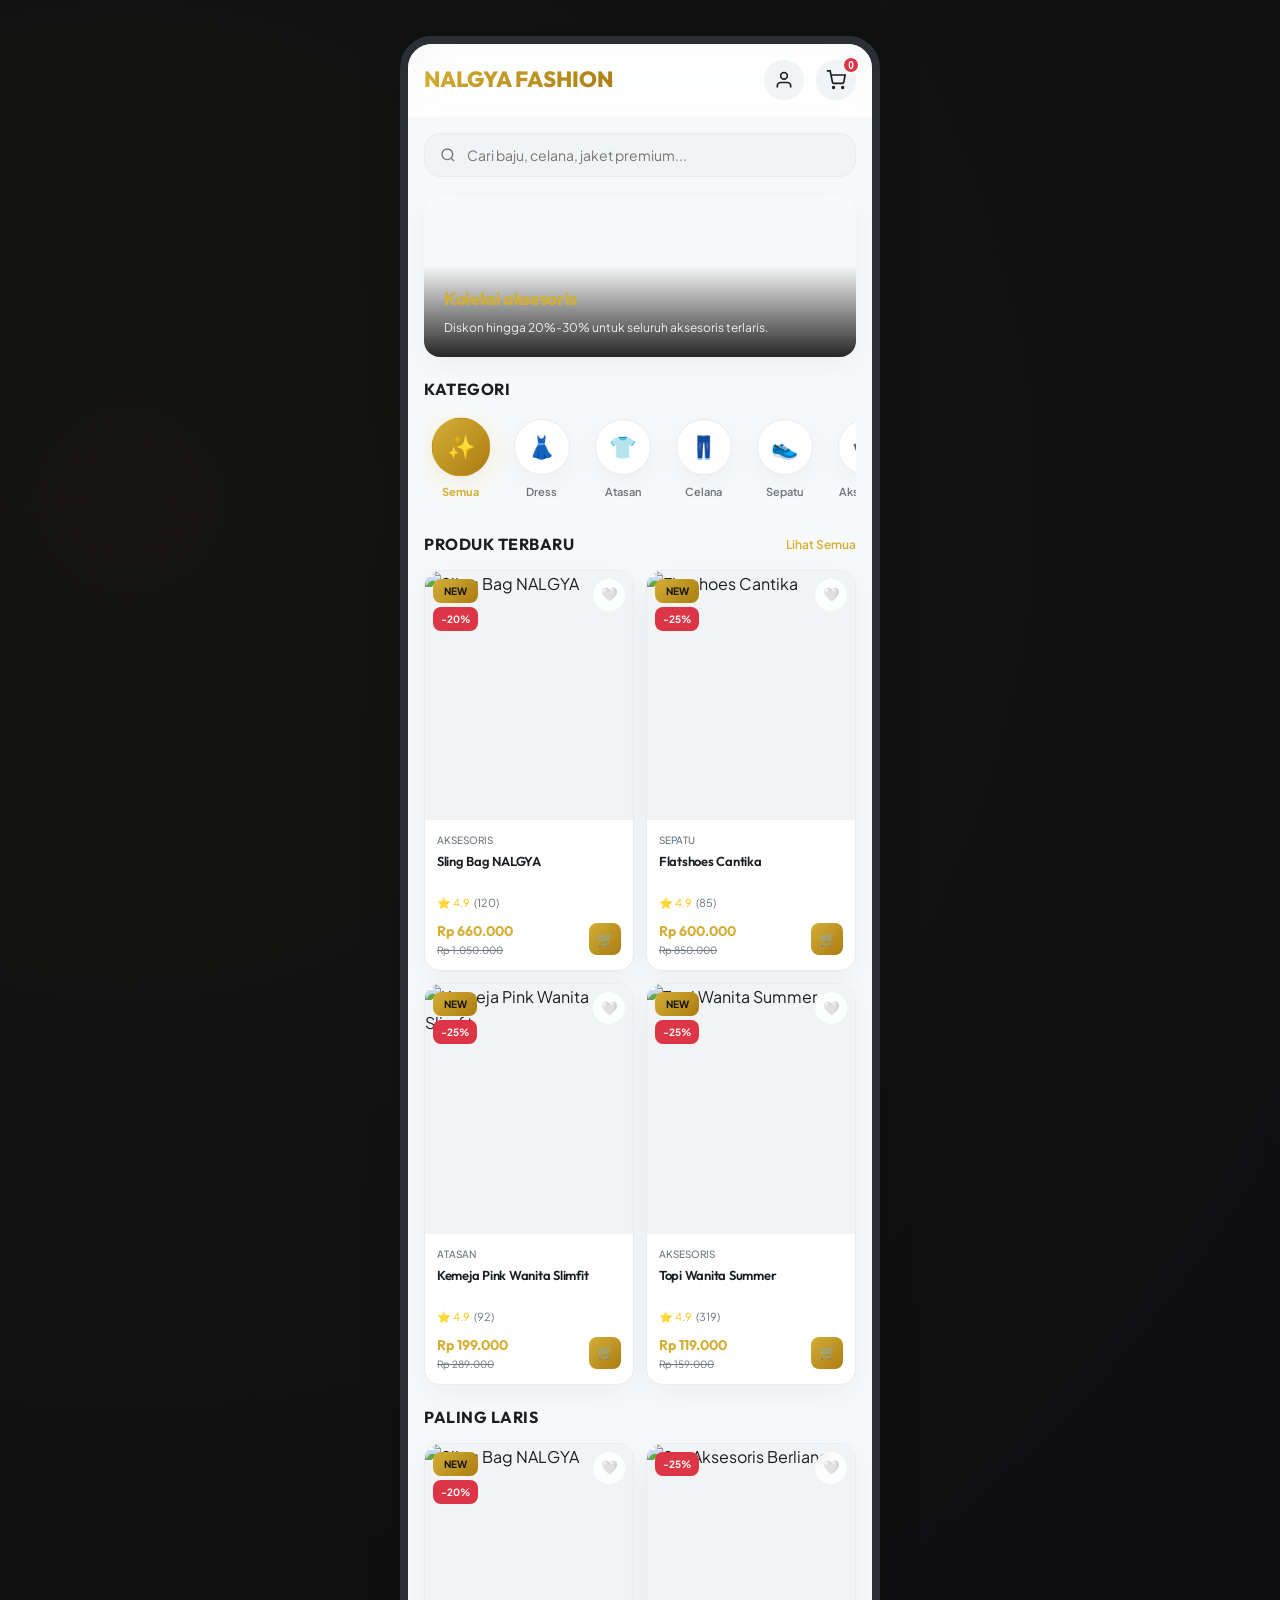
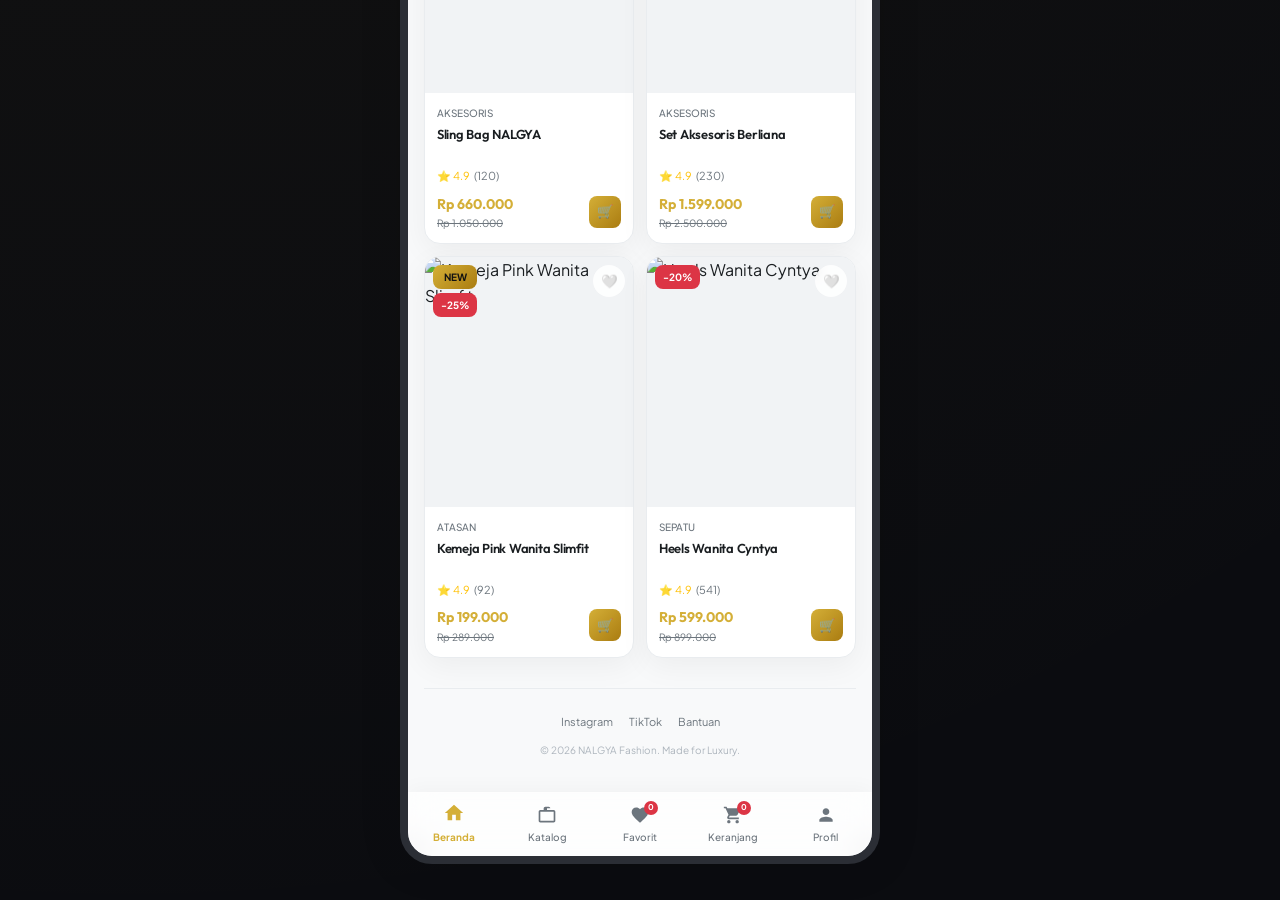
==== index.html @ 2c11e9ee "Add files via upload" ====
<!DOCTYPE html>
<html lang="id">

<head>
    <meta charset="UTF-8">
    <meta name="viewport" content="width=device-width, initial-scale=1.0">
    <title>NALGYA Fashion - Premium E-Commerce App</title>
    <meta name="description"
        content="Belanja fashion premium kualitas terbaik dengan cara pembayaran mudah dan cepat seperti aplikasi handphone.">
    <link rel="stylesheet" href="styles.css">
</head>

<body>
    <div class="app-container">

        <!-- ==========================================
             STICKY TOP NAVBAR (COMMON)
             ========================================== -->
        <header class="navbar">
            <a href="index.html" class="nav-brand">
                <span class="nav-logo">NALGYA FASHION</span>
            </a>
            <div class="nav-actions">
                <button class="icon-btn" onclick="document.querySelector('.bottom-nav [data-tab=\'profile\']').click()"
                    aria-label="Profil Saya">
                    <svg viewBox="0 0 24 24" width="20" height="20" stroke="currentColor" stroke-width="2" fill="none">
                        <path d="M20 21v-2a4 4 0 0 0-4-4H8a4 4 0 0 0-4 4v2"></path>
                        <circle cx="12" cy="7" r="4"></circle>
                    </svg>
                </button>
                <button class="icon-btn" onclick="document.querySelector('.bottom-nav [data-tab=\'cart\']').click()"
                    aria-label="Keranjang Belanja">
                    <svg viewBox="0 0 24 24" width="20" height="20" stroke="currentColor" stroke-width="2" fill="none">
                        <circle cx="9" cy="21" r="1"></circle>
                        <circle cx="20" cy="21" r="1"></circle>
                        <path d="M1 1h4l2.68 13.39a2 2 0 0 0 2 1.61h9.72a2 2 0 0 0 2-1.61L23 6H6"></path>
                    </svg>
                    <span class="cart-count">0</span>
                </button>
            </div>
        </header>
        <!-- ==========================================
             🏠 TAB CONTENT: HOME (BERANDA)
             ========================================== -->
        <main id="homeTab" class="tab-content active">
            <!-- Search bar -->
            <div class="search-wrapper" style="margin-bottom: 20px;">
                <svg class="search-icon" viewBox="0 0 24 24" width="16" height="16" stroke="currentColor"
                    stroke-width="2" fill="none">
                    <circle cx="11" cy="11" r="8"></circle>
                    <line x1="21" y1="21" x2="16.65" y2="16.65"></line>
                </svg>
                <input type="text" id="searchInput" class="search-input"
                    placeholder="Cari baju, celana, jaket premium...">
            </div>
            <!-- Promo Slider / Carousel Banner -->
            <div class="promo-slider-container" id="promoSlider">
                <!-- Diisi otomatis oleh JavaScript -->
            </div>
            <!-- Categories Scroll Selector -->
            <div class="section-header">
                <h3 class="section-title">Kategori</h3>
            </div>
            <div class="categories-scroll">
                <div class="category-item active" data-category="Semua">
                    <div class="category-icon">✨</div>
                    <span class="category-name">Semua</span>
                </div>
                <div class="category-item" data-category="Dress">
                    <div class="category-icon">👗</div>
                    <span class="category-name">Dress</span>
                </div>
                <div class="category-item" data-category="Atasan">
                    <div class="category-icon">👕</div>
                    <span class="category-name">Atasan</span>
                </div>
                <div class="category-item" data-category="Celana">
                    <div class="category-icon">👖</div>
                    <span class="category-name">Celana</span>
                </div>
                <div class="category-item" data-category="Sepatu">
                    <div class="category-icon">👟</div>
                    <span class="category-name">Sepatu</span>
                </div>
                <div class="category-item" data-category="Aksesoris">
                    <div class="category-icon">🕶️</div>
                    <span class="category-name">Aksesoris</span>
                </div>
            </div>
            <!-- New Arrival Section -->
            <div class="section-header">
                <h3 class="section-title">Produk Terbaru</h3>
                <a href="#" class="section-link"
                    onclick="document.querySelector('.bottom-nav [data-tab=\'shop\']').click(); return false;">Lihat
                    Semua</a>
            </div>
            <div class="products-grid" id="newArrivalsList">
                <!-- Diisi otomatis oleh JavaScript -->
            </div>
            <!-- Best Seller Section -->
            <div class="section-header">
                <h3 class="section-title">Paling Laris</h3>
            </div>
            <div class="products-grid" id="bestSellersList">
                <!-- Diisi otomatis oleh JavaScript -->
            </div>
            <!-- Footer inside home -->
            <footer class="app-footer">
                <div class="footer-socials">
                    <a href="#" class="footer-link">Instagram</a>
                    <a href="#" class="footer-link">TikTok</a>
                    <a href="#" class="footer-link">Bantuan</a>
                </div>
                <p class="footer-copyright">&copy; 2026 NALGYA Fashion. Made for Luxury.</p>
            </footer>
        </main>
        <!-- ==========================================
             🛍 TAB CONTENT: SHOP / CATALOG (KATALOG)
             ========================================== -->
        <main id="shopTab" class="tab-content">
            <h2 style="font-size: 20px; font-weight: 700; margin-bottom: 12px;">Katalog Produk</h2>

            <div class="search-wrapper" style="margin-bottom: 16px;">
                <svg class="search-icon" viewBox="0 0 24 24" width="16" height="16" stroke="currentColor"
                    stroke-width="2" fill="none">
                    <circle cx="11" cy="11" r="8"></circle>
                    <line x1="21" y1="21" x2="16.65" y2="16.65"></line>
                </svg>
                <input type="text" id="shopSearchInput" class="search-input" placeholder="Cari di katalog...">
            </div>
            <!-- Dropdown Filters Row -->f
            <div class="shop-filters-row">
                <select id="catSelectFilter" class="filter-select">
                    <option value="Semua">Semua Kategori</option>
                    <option value="Dress">Dress</option>
                    <option value="Atasan">Atasan</option>
                    <option value="Celana">Celana</option>
                    <option value="Sepatu">Sepatu</option>
                    <option value="Aksesoris">Aksesoris</option>
                </select>
                <select id="sortSelectFilter" class="filter-select">
                    <option value="populer">Terpopuler</option>
                    <option value="rendah">Harga Terendah</option>
                    <option value="tinggi">Harga Tertinggi</option>
                </select>
            </div>
            <div class="products-grid" id="shopProductsList" style="margin-top: 10px;">
                <!-- Diisi otomatis oleh JavaScript -->
            </div>
        </main>
        <!-- ==========================================
             ❤️ TAB CONTENT: WISHLIST (FAVORIT)
             ========================================== -->
        <main id="wishlistTab" class="tab-content">
            <h2 style="font-size: 20px; font-weight: 700; margin-bottom: 16px;">Favorit Saya</h2>
            <div id="wishlistList">
                <!-- Diisi otomatis oleh JavaScript -->
            </div>
        </main>
        <!-- ==========================================
             🛒 TAB CONTENT: CART (KERANJANG BELANJA)
             ========================================== -->
        <main id="cartTab" class="tab-content">
            <h2 style="font-size: 20px; font-weight: 700; margin-bottom: 16px;">Keranjang Belanja</h2>

            <!-- Empty Cart state -->
            <div id="cartTabEmpty" class="empty-state" style="display: none;">
                <div class="empty-icon">🛒</div>
                <h4 class="empty-title">Keranjang Anda Kosong</h4>
                <p class="empty-desc">Pilih produk fashion yang menarik hati Anda terlebih dahulu.</p>
                <button class="btn btn-primary"
                    onclick="document.querySelector('.bottom-nav [data-tab=\'shop\']').click()">Belanja
                    Sekarang</button>
            </div>
            <!-- Filled Cart components -->
            <div id="cartTabFilled">
                <div class="cart-items-list" id="cartItemsList">
                    <!-- Diisi otomatis oleh JavaScript -->
                </div>
                <!-- Promo Coupon -->
                <div class="promo-box">
                    <input type="text" id="couponInput" class="promo-input"
                        placeholder="Masukkan Kode Promo (e.g. PROMOFASHION)">
                    <button id="applyCouponBtn" class="btn btn-secondary" style="padding: 10px 16px;">Pasang</button>
                </div>
                <!-- Summary pricing -->
                <div class="summary-card">
                    <div class="summary-row">
                        <span>Subtotal Barang</span>
                        <span id="cartSubtotal">Rp 0</span>
                    </div>
                    <div class="summary-row discount" id="cartDiscountRow" style="display: none;">
                        <span>Kupon Diskon (10%)</span>
                        <span id="cartDiscountVal">Rp 0</span>
                    </div>
                    <div class="summary-row summary-total">
                        <span>Total Pembayaran</span>
                        <span class="total-price" id="cartGrandTotal">Rp 0</span>
                    </div>
                </div>
                <button id="checkoutBtn" class="btn btn-primary btn-block">Lanjutkan ke Checkout</button>
            </div>
        </main>
        <!-- ==========================================
             👤 TAB CONTENT: PROFILE (PROFIL & RIWAYAT)
             ========================================== -->
        <main id="profileTab" class="tab-content">
            <h2 style="font-size: 20px; font-weight: 700; margin-bottom: 16px;">Profil Pengguna</h2>

            <div class="profile-card">
                <img class="profile-avatar" src="NALGYA/gambarcodding.jpeg" alt="Fotoprofil">
                <h3 class="profile-name">NALGYA FASHION STORE</h3>
                <p class="profile-email">Nalgya.fashionstore@gmail.com</p>
            </div>
            <div class="settings-list">
                <!-- Dark mode switcher item -->
                <div class="settings-item">
                    <div class="settings-label-group">
                        <span class="settings-icon">🌙</span>
                        <span>Mode Gelap (Dark Mode)</span>
                    </div>
                    <label class="switch">
                        <input type="checkbox" id="darkModeToggle">
                        <span class="slider"></span>
                    </label>
                </div>
            </div>
            <div class="section-header" style="margin-top: 24px;">
                <h3 class="section-title">Riwayat Transaksi</h3>
            </div>

            <div class="orders-list" id="ordersHistoryList">
                <!-- Diisi otomatis oleh JavaScript -->
            </div>
        </main>
        <!-- ==========================================
             🛍 PRODUCT DETAIL MODAL DIALOG
             ========================================== -->
        <div id="productDetailModal" class="modal-overlay">
            <div class="modal-content">
                <button id="closeModal" class="close-modal" aria-label="Tutup Detail">✕</button>

                <div class="modal-gallery">
                    <img id="modalImage" class="modal-gallery-img" src="" alt="Detail Produk">
                </div>

                <span id="modalCategory" class="product-cat">Outerwear</span>
                <h3 id="modalTitle" class="modal-product-title">Jaket Denim Vintage</h3>

                <div class="modal-rating-row">
                    <span id="modalRating" style="font-size: 12px; color: var(--warning); font-weight: 600;">⭐ 4.8 (120
                        Ulasan)</span>
                </div>

                <div id="modalPrice" class="modal-product-price">Rp 349.000</div>

                <div class="options-title">Pilih Ukuran</div>
                <div class="size-selector" id="modalSizeSelector">
                    <!-- Loaded dynamically -->
                </div>

                <div class="options-title">Pilih Warna</div>
                <div class="color-selector" id="modalColorSelector">
                    <!-- Loaded dynamically -->
                </div>

                <div class="options-title">Deskripsi Produk</div>
                <p id="modalDesc" class="modal-desc-box">Bahan katun tebal, lembut...</p>

                <div class="modal-action-row">
                    <button class="icon-btn" onclick="showToast('Disimpan ke Favorit', '❤️')"
                        style="height: 48px; width: 48px; border-radius: var(--border-radius-md);"
                        aria-label="Sukai Produk">
                        <svg viewBox="0 0 24 24" width="20" height="20" stroke="var(--danger)" stroke-width="2"
                            fill="none">
                            <path
                                d="M20.84 4.61a5.5 5.5 0 0 0-7.78 0L12 5.67l-1.06-1.06a5.5 5.5 0 0 0-7.78 7.78l1.06 1.06L12 21.23l7.78-7.78 1.06-1.06a5.5 5.5 0 0 0 0-7.78z">
                            </path>
                        </svg>
                    </button>
                    <button id="modalAddToCart" class="btn btn-secondary">Keranjang</button>
                    <button id="modalBuyNow" class="btn btn-primary" style="grid-column: span 3;">Beli Sekarang</button>
                </div>
            </div>
        </div>
        <!-- ==========================================
             📱 BOTTOM NAVIGATION BAR (APK STYLE)
             ========================================== -->
        <nav class="bottom-nav">
            <div class="nav-item active" data-tab="home">
                <svg viewBox="0 0 24 24" width="20" height="20">
                    <path d="M10 20v-6h4v6h5v-8h3L12 3 2 12h3v8z" />
                </svg>
                <span>Beranda</span>
            </div>
            <div class="nav-item" data-tab="shop">
                <svg viewBox="0 0 24 24" width="20" height="20">
                    <path
                        d="M20 6h-4V4c0-1.11-.89-2-2-2h-4c-1.11 0-2 .89-2 2v2H4c-1.11 0-1.99.89-1.99 2L2 19c0 1.11.89 2 2 2h16c1.11 0 2-.89 2-2V8c0-1.11-.89-2-2-2zm-8-2h4v2h-4V4zm8 15H4V8h16v11z" />
                </svg>
                <span>Katalog</span>
            </div>
            <div class="nav-item" data-tab="wishlist">
                <svg viewBox="0 0 24 24" width="20" height="20">
                    <path
                        d="M12 21.35l-1.45-1.32C5.4 15.36 2 12.28 2 8.5 2 5.42 4.42 3 7.5 3c1.74 0 3.41.81 4.5 2.09C13.09 3.81 14.76 3 16.5 3 19.58 3 22 5.42 22 8.5c0 3.78-3.4 6.86-8.55 11.54L12 21.35z" />
                </svg>
                <span>Favorit</span>
                <span class="nav-badge wishlist-badge">0</span>
            </div>
            <div class="nav-item" data-tab="cart">
                <svg viewBox="0 0 24 24" width="20" height="20">
                    <path
                        d="M7 18c-1.1 0-1.99.9-1.99 2S5.9 22 7 22s2-.9 2-2-.9-2-2-2zM1 2v2h2l3.6 7.59-1.35 2.45c-.16.28-.25.61-.25.96 0 1.1.9 2 2 2h12v-2H7.42c-.14 0-.25-.11-.25-.25l.03-.12.9-1.63h7.45c.75 0 1.41-.41 1.75-1.03l3.58-6.49c.08-.14.12-.31.12-.48 0-.55-.45-1-1-1H5.21l-.94-2H1zm16 16c-1.1 0-1.99.9-1.99 2s.9 2 1.99 2 2-.9 2-2-.9-2-2-2z" />
                </svg>
                <span>Keranjang</span>
                <span class="nav-badge cart-badge">0</span>
            </div>
            <div class="nav-item" data-tab="profile">
                <svg viewBox="0 0 24 24" width="20" height="20">
                    <path
                        d="M12 12c2.21 0 4-1.79 4-4s-1.79-4-4-4-4 1.79-4 4 1.79 4 4 4zm0 2c-2.67 0-8 1.34-8 4v2h16v-2c0-2.66-5.33-4-8-4z" />
                </svg>
                <span>Profil</span>
            </div>
        </nav>
    </div>
    <!-- MAIN APP ENGINE -->
    <script src="app.js"></script>
</body>

</html>
</section>
---- styles.css ----
@import url('https://fonts.googleapis.com/css2?family=Outfit:wght@300;400;500;600;700;800&family=Plus+Jakarta+Sans:wght@300;400;500;600;700;800&display=swap');

:root {
    --bg-primary: #f8f9fa;
    --bg-secondary: #ffffff;
    --bg-tertiary: #f1f3f5;
    --text-primary: #1a1e21;
    --text-secondary: #6c757d;
    --text-muted: #adb5bd;
    --accent-color: #d4af37;
    --accent-hover: #b8962e;
    --accent-light: rgba(212, 175, 55, 0.1);
    --accent-gradient: linear-gradient(135deg, #d4af37 0%, #aa7c11 100%);
    --border-color: #e9ecef;
    --card-shadow: 0 8px 30px rgba(0, 0, 0, 0.05);
    --glow-shadow: 0 4px 20px rgba(212, 175, 55, 0.2);
    --input-bg: #ffffff;
    --danger: #dc3545;
    --success: #28a745;
    --warning: #ffc107;
    --font-heading: 'Outfit', sans-serif;
    --font-body: 'Plus Jakarta Sans', sans-serif;
    --border-radius-sm: 8px;
    --border-radius-md: 16px;
    --border-radius-lg: 24px;
    --transition: all 0.3s cubic-bezier(0.4, 0, 0.2, 1);
    --toast-bg: rgba(255, 255, 255, 0.95);
    --glass-bg: rgba(255, 255, 255, 0.75);
    --glass-border: rgba(255, 255, 255, 0.25);
}

body.dark-theme {
    --bg-primary: #0f1012;
    --bg-secondary: #17181c;
    --bg-tertiary: #212329;
    --text-primary: #f8f9fa;
    --text-secondary: #a9b1b8;
    --text-muted: #6c757d;
    --accent-color: #e5b93b;
    --accent-hover: #f3ca52;
    --accent-light: rgba(229, 185, 59, 0.1);
    --accent-gradient: linear-gradient(135deg, #e5b93b 0%, #b88d15 100%);
    --border-color: #2b2e35;
    --card-shadow: 0 8px 30px rgba(0, 0, 0, 0.3);
    --glow-shadow: 0 4px 25px rgba(229, 185, 59, 0.15);
    --input-bg: #1c1e24;
    --danger: #e44d5c;
    --success: #34c759;
    --warning: #ffcc00;
    --toast-bg: rgba(23, 24, 28, 0.95);
    --glass-bg: rgba(23, 24, 28, 0.75);
    --glass-border: rgba(255, 255, 255, 0.05);
}

* {
    margin: 0;
    padding: 0;
    box-sizing: border-box;
    -webkit-tap-highlight-color: transparent;
}

body {
    font-family: var(--font-body);
    background-color: var(--bg-primary);
    color: var(--text-primary);
    line-height: 1.6;
    overflow-x: hidden;
    transition: background-color 0.3s ease, color 0.3s ease;
}

h1, h2, h3, h4, h5, h6 {
    font-family: var(--font-heading);
    font-weight: 700;
    letter-spacing: -0.02em;
}

/* App Wrapper for APK Mobile Frame on Desktop */
.app-container {
    width: 100%;
    min-height: 100vh;
    margin: 0 auto;
    background-color: var(--bg-primary);
    position: relative;
    padding-bottom: 75px; /* space for bottom navigation */
    display: flex;
    flex-direction: column;
}

@media (min-width: 769px) {
    .app-container {
        max-width: 480px; /* Force mobile phone factor on desktop for APK look */
        box-shadow: 0 0 40px rgba(0,0,0,0.15);
        min-height: 92vh;
        margin: 4vh auto;
        border-radius: 32px;
        overflow: hidden;
        border: 8px solid #2b2e35;
        padding-bottom: 70px;
    }
    
    body {
        background-color: #0b0c10;
        background-image: radial-gradient(circle at 10% 20%, rgba(212, 175, 55, 0.05) 0%, transparent 90%);
        display: flex;
        align-items: center;
        justify-content: center;
        min-height: 100vh;
    }
}

/* Common Components */
.btn {
    display: inline-flex;
    align-items: center;
    justify-content: center;
    gap: 8px;
    padding: 12px 24px;
    border-radius: var(--border-radius-md);
    font-family: var(--font-heading);
    font-weight: 600;
    font-size: 14px;
    border: none;
    cursor: pointer;
    transition: var(--transition);
    text-decoration: none;
    text-align: center;
}

.btn-primary {
    background: var(--accent-gradient);
    color: #121212;
    box-shadow: var(--glow-shadow);
}

.btn-primary:hover {
    transform: translateY(-2px);
    box-shadow: 0 6px 25px rgba(212, 175, 55, 0.35);
}

.btn-secondary {
    background-color: var(--bg-tertiary);
    color: var(--text-primary);
}

.btn-secondary:hover {
    background-color: var(--border-color);
}

.btn-outline {
    background-color: transparent;
    border: 1.5px solid var(--accent-color);
    color: var(--accent-color);
}

.btn-outline:hover {
    background-color: var(--accent-light);
}

.btn-block {
    width: 100%;
}

.badge {
    display: inline-flex;
    align-items: center;
    justify-content: center;
    padding: 4px 8px;
    border-radius: var(--border-radius-sm);
    font-size: 10px;
    font-weight: 700;
    text-transform: uppercase;
}

.badge-discount {
    background-color: var(--danger);
    color: #ffffff;
}

.badge-new {
    background: var(--accent-gradient);
    color: #121212;
}

/* Sticky Header / Navbar */
.navbar {
    position: sticky;
    top: 0;
    background-color: var(--glass-bg);
    backdrop-filter: blur(15px);
    -webkit-backdrop-filter: blur(15px);
    z-index: 100;
    padding: 16px;
    display: flex;
    align-items: center;
    justify-content: space-between;
    border-bottom: 1px solid var(--glass-border);
    transition: var(--transition);
}

.nav-brand {
    display: flex;
    align-items: center;
    gap: 8px;
    text-decoration: none;
}

.nav-logo {
    font-size: 22px;
    font-weight: 800;
    background: var(--accent-gradient);
    -webkit-background-clip: text;
    -webkit-text-fill-color: transparent;
    font-family: var(--font-heading);
}

.nav-actions {
    display: flex;
    align-items: center;
    gap: 12px;
}

.icon-btn {
    width: 40px;
    height: 40px;
    border-radius: 50%;
    background-color: var(--bg-tertiary);
    border: none;
    display: flex;
    align-items: center;
    justify-content: center;
    color: var(--text-primary);
    font-size: 16px;
    cursor: pointer;
    transition: var(--transition);
    position: relative;
}

.icon-btn:hover {
    background-color: var(--border-color);
    transform: scale(1.05);
}

.cart-count {
    position: absolute;
    top: -4px;
    right: -4px;
    background-color: var(--danger);
    color: white;
    font-size: 10px;
    width: 18px;
    height: 18px;
    border-radius: 50%;
    display: flex;
    align-items: center;
    justify-content: center;
    font-weight: 700;
    border: 2px solid var(--bg-secondary);
}

/* Search Bar styling */
.search-container {
    padding: 10px 16px;
    background-color: var(--bg-secondary);
}

.search-wrapper {
    position: relative;
    display: flex;
    align-items: center;
}

.search-input {
    width: 100%;
    padding: 12px 16px 12px 42px;
    border-radius: var(--border-radius-md);
    border: 1.5px solid var(--border-color);
    background-color: var(--bg-tertiary);
    color: var(--text-primary);
    font-family: var(--font-body);
    font-size: 14px;
    outline: none;
    transition: var(--transition);
}

.search-input:focus {
    border-color: var(--accent-color);
    background-color: var(--bg-secondary);
    box-shadow: 0 0 0 4px var(--accent-light);
}

.search-icon {
    position: absolute;
    left: 16px;
    color: var(--text-secondary);
    font-size: 16px;
}

.filter-btn {
    position: absolute;
    right: 8px;
    background: none;
    border: none;
    color: var(--accent-color);
    font-size: 16px;
    cursor: pointer;
    padding: 8px;
}

/* Tab Screens Display Container */
.tab-content {
    display: none;
    padding: 16px;
    flex-grow: 1;
    animation: fadeIn 0.4s ease;
}

.tab-content.active {
    display: block;
}

@keyframes fadeIn {
    from { opacity: 0; transform: translateY(8px); }
    to { opacity: 1; transform: translateY(0); }
}

/* 🏠 HOME TAB COMPONENTS */
/* Promo Slider / Banner */
.promo-slider-container {
    margin-bottom: 20px;
    position: relative;
    border-radius: var(--border-radius-md);
    overflow: hidden;
    box-shadow: var(--card-shadow);
    height: 160px;
}

.promo-slide {
    width: 100%;
    height: 100%;
    background-size: cover;
    background-position: center;
    position: absolute;
    opacity: 0;
    transition: opacity 0.8s ease-in-out;
    display: flex;
    align-items: flex-end;
}

.promo-slide.active {
    opacity: 1;
    position: relative;
}

.promo-overlay {
    width: 100%;
    padding: 20px;
    background: linear-gradient(to top, rgba(0, 0, 0, 0.85) 0%, rgba(0, 0, 0, 0) 100%);
    color: white;
}

.promo-title {
    font-size: 18px;
    font-weight: 700;
    margin-bottom: 4px;
    color: var(--accent-color);
}

.promo-desc {
    font-size: 12px;
    opacity: 0.9;
}

/* Categories Selector */
.section-header {
    display: flex;
    align-items: center;
    justify-content: space-between;
    margin: 20px 0 12px 0;
}

.section-title {
    font-size: 16px;
    font-weight: 700;
    text-transform: uppercase;
    letter-spacing: 0.5px;
}

.section-link {
    font-size: 12px;
    color: var(--accent-color);
    text-decoration: none;
    font-weight: 600;
}

.categories-scroll {
    display: flex;
    gap: 16px;
    overflow-x: auto;
    padding: 4px 4px 12px 4px;
    scrollbar-width: none; /* Hide scrollbar for Firefox */
}

.categories-scroll::-webkit-scrollbar {
    display: none; /* Hide scrollbar for Chrome/Safari */
}

.category-item {
    display: flex;
    flex-direction: column;
    align-items: center;
    gap: 8px;
    cursor: pointer;
    min-width: 65px;
}

.category-icon {
    width: 56px;
    height: 56px;
    border-radius: 50%;
    background-color: var(--bg-secondary);
    box-shadow: var(--card-shadow);
    display: flex;
    align-items: center;
    justify-content: center;
    font-size: 22px;
    transition: var(--transition);
    border: 1px solid var(--border-color);
}

.category-item.active .category-icon {
    background: var(--accent-gradient);
    color: #121212;
    transform: scale(1.05);
    border-color: transparent;
    box-shadow: var(--glow-shadow);
}

.category-name {
    font-size: 11px;
    font-weight: 600;
    text-align: center;
    color: var(--text-secondary);
    transition: var(--transition);
}

.category-item.active .category-name {
    color: var(--accent-color);
    font-weight: 700;
}

/* Products Grid */
.products-grid {
    display: grid;
    grid-template-columns: repeat(2, 1fr);
    gap: 12px;
    margin-bottom: 20px;
}

.product-card {
    background-color: var(--bg-secondary);
    border-radius: var(--border-radius-md);
    border: 1px solid var(--border-color);
    overflow: hidden;
    box-shadow: var(--card-shadow);
    position: relative;
    display: flex;
    flex-direction: column;
    transition: var(--transition);
}

.product-card:hover {
    transform: translateY(-4px);
    box-shadow: 0 12px 30px rgba(0,0,0,0.08);
}

.product-img-wrapper {
    position: relative;
    width: 100%;
    padding-top: 120%; /* 5:6 Aspect Ratio */
    background-color: var(--bg-tertiary);
    overflow: hidden;
}

.product-img {
    position: absolute;
    top: 0;
    left: 0;
    width: 100%;
    height: 100%;
    object-fit: cover;
    transition: transform 0.5s ease;
}

.product-card:hover .product-img {
    transform: scale(1.06);
}

.product-badges {
    position: absolute;
    top: 8px;
    left: 8px;
    display: flex;
    flex-direction: column;
    gap: 4px;
    z-index: 2;
}

.wishlist-toggle {
    position: absolute;
    top: 8px;
    right: 8px;
    width: 32px;
    height: 32px;
    border-radius: 50%;
    background-color: rgba(255, 255, 255, 0.85);
    backdrop-filter: blur(4px);
    border: none;
    display: flex;
    align-items: center;
    justify-content: center;
    color: #6c757d;
    cursor: pointer;
    transition: var(--transition);
    z-index: 2;
}

body.dark-theme .wishlist-toggle {
    background-color: rgba(23, 24, 28, 0.85);
}

.wishlist-toggle:hover {
    transform: scale(1.1);
}

.wishlist-toggle.active {
    color: var(--danger);
}

.product-info {
    padding: 12px;
    display: flex;
    flex-direction: column;
    flex-grow: 1;
}

.product-cat {
    font-size: 10px;
    text-transform: uppercase;
    color: var(--text-secondary);
    margin-bottom: 4px;
    font-weight: 500;
}

.product-title {
    font-size: 13px;
    font-weight: 600;
    line-height: 1.4;
    margin-bottom: 6px;
    color: var(--text-primary);
    display: -webkit-box;
    -webkit-line-clamp: 2;
    -webkit-box-orient: vertical;
    overflow: hidden;
    height: 36px;
}

.product-rating {
    display: flex;
    align-items: center;
    gap: 4px;
    font-size: 11px;
    color: var(--warning);
    margin-bottom: 8px;
}

.product-rating-count {
    color: var(--text-secondary);
    font-weight: 400;
}

.product-price-row {
    display: flex;
    align-items: center;
    justify-content: space-between;
    margin-top: auto;
}

.price-container {
    display: flex;
    flex-direction: column;
}

.product-price {
    font-family: var(--font-heading);
    font-size: 14px;
    font-weight: 700;
    color: var(--accent-color);
}

.product-old-price {
    font-size: 10px;
    color: var(--text-secondary);
    text-decoration: line-through;
}

.add-cart-fast {
    width: 32px;
    height: 32px;
    border-radius: var(--border-radius-sm);
    background: var(--accent-gradient);
    border: none;
    display: flex;
    align-items: center;
    justify-content: center;
    color: #121212;
    cursor: pointer;
    transition: var(--transition);
}

.add-cart-fast:hover {
    transform: scale(1.1);
    box-shadow: var(--glow-shadow);
}

/* 🛍 SHOP TAB COMPONENTS */
.shop-filters-row {
    display: flex;
    gap: 8px;
    margin-bottom: 16px;
    overflow-x: auto;
    padding-bottom: 4px;
    scrollbar-width: none;
}

.shop-filters-row::-webkit-scrollbar {
    display: none;
}

.filter-select {
    padding: 8px 12px;
    border-radius: var(--border-radius-sm);
    border: 1px solid var(--border-color);
    background-color: var(--bg-secondary);
    color: var(--text-primary);
    font-size: 12px;
    outline: none;
    cursor: pointer;
}

/* ❤️ WISHLIST TAB COMPONENTS */
.empty-state {
    text-align: center;
    padding: 40px 20px;
    display: flex;
    flex-direction: column;
    align-items: center;
    gap: 16px;
}

.empty-icon {
    font-size: 48px;
    color: var(--text-muted);
}

.empty-title {
    font-size: 16px;
    font-weight: 700;
}

.empty-desc {
    font-size: 13px;
    color: var(--text-secondary);
    max-width: 250px;
}

/* 🛒 CART TAB COMPONENTS */
.cart-items-list {
    display: flex;
    flex-direction: column;
    gap: 12px;
    margin-bottom: 20px;
}

.cart-item {
    display: flex;
    gap: 12px;
    background-color: var(--bg-secondary);
    border-radius: var(--border-radius-md);
    border: 1px solid var(--border-color);
    padding: 12px;
    box-shadow: var(--card-shadow);
    align-items: center;
}

.cart-item-img {
    width: 64px;
    height: 76px;
    object-fit: cover;
    border-radius: var(--border-radius-sm);
    background-color: var(--bg-tertiary);
}

.cart-item-details {
    flex-grow: 1;
}

.cart-item-title {
    font-size: 13px;
    font-weight: 600;
    margin-bottom: 4px;
    display: -webkit-box;
    -webkit-line-clamp: 1;
    -webkit-box-orient: vertical;
    overflow: hidden;
}

.cart-item-meta {
    font-size: 11px;
    color: var(--text-secondary);
    margin-bottom: 6px;
}

.cart-item-price {
    font-family: var(--font-heading);
    font-size: 13px;
    font-weight: 700;
    color: var(--accent-color);
}

.cart-qty-control {
    display: flex;
    align-items: center;
    border: 1.5px solid var(--border-color);
    border-radius: var(--border-radius-sm);
    overflow: hidden;
    background-color: var(--bg-tertiary);
}

.qty-btn {
    width: 28px;
    height: 28px;
    background: none;
    border: none;
    font-size: 14px;
    cursor: pointer;
    color: var(--text-primary);
    display: flex;
    align-items: center;
    justify-content: center;
    transition: var(--transition);
}

.qty-btn:hover {
    background-color: var(--border-color);
}

.qty-val {
    width: 32px;
    text-align: center;
    font-size: 12px;
    font-weight: 600;
}

.cart-item-actions {
    display: flex;
    flex-direction: column;
    align-items: flex-end;
    justify-content: space-between;
    height: 76px;
}

.delete-cart-item {
    background: none;
    border: none;
    color: var(--text-secondary);
    cursor: pointer;
    font-size: 16px;
    transition: var(--transition);
}

.delete-cart-item:hover {
    color: var(--danger);
    transform: scale(1.1);
}

/* Coupon box */
.promo-box {
    display: flex;
    gap: 8px;
    margin-bottom: 20px;
}

.promo-input {
    flex-grow: 1;
    padding: 12px;
    border-radius: var(--border-radius-sm);
    border: 1.5px solid var(--border-color);
    background-color: var(--input-bg);
    color: var(--text-primary);
    font-size: 12px;
    outline: none;
    font-family: var(--font-body);
}

.promo-input:focus {
    border-color: var(--accent-color);
}

/* Pricing summary card */
.summary-card {
    background-color: var(--bg-secondary);
    border-radius: var(--border-radius-md);
    border: 1px solid var(--border-color);
    padding: 16px;
    box-shadow: var(--card-shadow);
    margin-bottom: 20px;
}

.summary-row {
    display: flex;
    justify-content: space-between;
    font-size: 13px;
    margin-bottom: 10px;
    color: var(--text-secondary);
}

.summary-row.discount {
    color: var(--success);
    font-weight: 600;
}

.summary-total {
    border-top: 1.5px dashed var(--border-color);
    padding-top: 12px;
    margin-top: 8px;
    font-weight: 700;
    color: var(--text-primary);
    font-size: 15px;
}

.total-price {
    font-family: var(--font-heading);
    font-size: 17px;
    color: var(--accent-color);
}

/* 👤 PROFILE TAB COMPONENTS */
.profile-card {
    background-color: var(--bg-secondary);
    border-radius: var(--border-radius-md);
    border: 1px solid var(--border-color);
    padding: 20px;
    text-align: center;
    box-shadow: var(--card-shadow);
    margin-bottom: 20px;
}

.profile-avatar {
    width: 80px;
    height: 80px;
    border-radius: 50%;
    object-fit: cover;
    margin: 0 auto 12px auto;
    border: 3px solid var(--accent-color);
    box-shadow: var(--glow-shadow);
}

.profile-name {
    font-size: 16px;
    font-weight: 700;
    margin-bottom: 4px;
}

.profile-email {
    font-size: 12px;
    color: var(--text-secondary);
}

/* Settings List */
.settings-list {
    background-color: var(--bg-secondary);
    border-radius: var(--border-radius-md);
    border: 1px solid var(--border-color);
    overflow: hidden;
    box-shadow: var(--card-shadow);
    margin-bottom: 20px;
}

.settings-item {
    display: flex;
    align-items: center;
    justify-content: space-between;
    padding: 16px;
    border-bottom: 1px solid var(--border-color);
}

.settings-item:last-child {
    border-bottom: none;
}

.settings-label-group {
    display: flex;
    align-items: center;
    gap: 12px;
    font-size: 13px;
    font-weight: 500;
}

.settings-icon {
    font-size: 16px;
    color: var(--accent-color);
}

/* Switch Switcher styling */
.switch {
    position: relative;
    display: inline-block;
    width: 44px;
    height: 24px;
}

.switch input {
    opacity: 0;
    width: 0;
    height: 0;
}

.slider {
    position: absolute;
    cursor: pointer;
    top: 0;
    left: 0;
    right: 0;
    bottom: 0;
    background-color: var(--border-color);
    transition: .3s;
    border-radius: 24px;
}

.slider:before {
    position: absolute;
    content: "";
    height: 18px;
    width: 18px;
    left: 3px;
    bottom: 3px;
    background-color: white;
    transition: .3s;
    border-radius: 50%;
}

input:checked + .slider {
    background-color: var(--accent-color);
}

input:checked + .slider:before {
    transform: translateX(20px);
}

/* History orders list */
.orders-list {
    display: flex;
    flex-direction: column;
    gap: 12px;
}

.order-card {
    background-color: var(--bg-secondary);
    border-radius: var(--border-radius-md);
    border: 1px solid var(--border-color);
    padding: 16px;
    box-shadow: var(--card-shadow);
}

.order-header {
    display: flex;
    justify-content: space-between;
    font-size: 11px;
    margin-bottom: 8px;
    border-bottom: 1.5px dashed var(--border-color);
    padding-bottom: 8px;
}

.order-id {
    font-weight: 700;
    color: var(--text-primary);
}

.order-date {
    color: var(--text-secondary);
}

.order-body {
    display: flex;
    justify-content: space-between;
    align-items: center;
    margin-bottom: 8px;
}

.order-items-info {
    font-size: 12px;
    color: var(--text-secondary);
}

.order-amount {
    font-family: var(--font-heading);
    font-size: 13px;
    font-weight: 700;
    color: var(--accent-color);
}

.order-footer {
    display: flex;
    justify-content: space-between;
    align-items: center;
}

.order-status {
    padding: 4px 8px;
    border-radius: var(--border-radius-sm);
    font-size: 10px;
    font-weight: 700;
    text-transform: uppercase;
}

.status-pending {
    background-color: var(--accent-light);
    color: var(--accent-color);
}

.status-processing {
    background-color: rgba(40, 167, 69, 0.1);
    color: var(--success);
}

/* 🛍 PRODUCT DETAIL MODAL */
.modal-overlay {
    position: fixed;
    top: 0;
    left: 0;
    width: 100%;
    height: 100%;
    background-color: rgba(0, 0, 0, 0.6);
    backdrop-filter: blur(5px);
    -webkit-backdrop-filter: blur(5px);
    z-index: 1000;
    display: flex;
    align-items: flex-end; /* Slide up from bottom on mobile */
    justify-content: center;
    opacity: 0;
    visibility: hidden;
    transition: var(--transition);
}

.modal-overlay.active {
    opacity: 1;
    visibility: visible;
}

.modal-content {
    background-color: var(--bg-secondary);
    width: 100%;
    max-height: 85vh;
    border-top-left-radius: var(--border-radius-lg);
    border-top-right-radius: var(--border-radius-lg);
    overflow-y: auto;
    position: relative;
    padding: 20px;
    transform: translateY(100%);
    transition: transform 0.4s cubic-bezier(0.4, 0, 0.2, 1);
}

@media (min-width: 769px) {
    .modal-overlay {
        align-items: center;
    }
    
    .modal-content {
        max-width: 440px;
        border-radius: var(--border-radius-lg);
        transform: scale(0.9);
        max-height: 80vh;
    }
    
    .modal-overlay.active .modal-content {
        transform: scale(1);
    }
}

.modal-overlay.active .modal-content {
    transform: translateY(0);
}

.close-modal {
    position: absolute;
    top: 16px;
    right: 16px;
    width: 32px;
    height: 32px;
    border-radius: 50%;
    background-color: var(--bg-tertiary);
    border: none;
    display: flex;
    align-items: center;
    justify-content: center;
    cursor: pointer;
    color: var(--text-primary);
    font-size: 14px;
    z-index: 10;
}

.modal-gallery {
    width: 100%;
    height: 250px;
    border-radius: var(--border-radius-md);
    overflow: hidden;
    position: relative;
    margin-bottom: 16px;
    background-color: var(--bg-tertiary);
}

.modal-gallery-img {
    width: 100%;
    height: 100%;
    object-fit: cover;
}

.modal-product-title {
    font-size: 18px;
    font-weight: 700;
    margin-bottom: 6px;
}

.modal-rating-row {
    display: flex;
    align-items: center;
    gap: 8px;
    margin-bottom: 12px;
}

.modal-product-price {
    font-family: var(--font-heading);
    font-size: 20px;
    font-weight: 800;
    color: var(--accent-color);
    margin-bottom: 16px;
}

.options-title {
    font-size: 12px;
    font-weight: 700;
    text-transform: uppercase;
    margin-bottom: 8px;
    color: var(--text-secondary);
}

/* Size chips selector */
.size-selector {
    display: flex;
    gap: 8px;
    margin-bottom: 16px;
}

.size-chip {
    padding: 8px 16px;
    border-radius: var(--border-radius-sm);
    border: 1.5px solid var(--border-color);
    background-color: var(--bg-secondary);
    color: var(--text-primary);
    font-size: 12px;
    font-weight: 600;
    cursor: pointer;
    transition: var(--transition);
}

.size-chip.active {
    border-color: var(--accent-color);
    background-color: var(--accent-light);
    color: var(--accent-color);
}

/* Color selector */
.color-selector {
    display: flex;
    gap: 12px;
    margin-bottom: 20px;
}

.color-dot {
    width: 28px;
    height: 28px;
    border-radius: 50%;
    cursor: pointer;
    position: relative;
    border: 2px solid transparent;
    transition: var(--transition);
    box-shadow: 0 2px 8px rgba(0,0,0,0.15);
}

.color-dot.active {
    transform: scale(1.15);
    border-color: var(--accent-color);
}

.modal-desc-box {
    margin-bottom: 20px;
    font-size: 12px;
    color: var(--text-secondary);
}

.modal-action-row {
    display: grid;
    grid-template-columns: 50px 1fr;
    gap: 12px;
    border-top: 1px solid var(--border-color);
    padding-top: 16px;
}

/* 📱 FLOATING BOTTOM NAVIGATION (APK style) */
.bottom-nav {
    position: fixed;
    bottom: 0;
    left: 0;
    width: 100%;
    height: 64px;
    background-color: var(--glass-bg);
    backdrop-filter: blur(15px);
    -webkit-backdrop-filter: blur(15px);
    display: flex;
    align-items: center;
    justify-content: space-around;
    border-top: 1px solid var(--glass-border);
    z-index: 99;
    box-shadow: 0 -4px 20px rgba(0,0,0,0.03);
    transition: var(--transition);
}

@media (min-width: 769px) {
    .bottom-nav {
        position: absolute;
        bottom: 0;
        border-bottom-left-radius: 24px;
        border-bottom-right-radius: 24px;
    }
}

.nav-item {
    display: flex;
    flex-direction: column;
    align-items: center;
    gap: 4px;
    color: var(--text-secondary);
    text-decoration: none;
    font-size: 10px;
    font-weight: 500;
    cursor: pointer;
    transition: var(--transition);
    width: 60px;
    position: relative;
}

.nav-item svg {
    width: 20px;
    height: 20px;
    fill: currentColor;
    transition: var(--transition);
}

.nav-item.active {
    color: var(--accent-color);
    font-weight: 700;
}

.nav-item.active svg {
    transform: translateY(-2px) scale(1.1);
}

.nav-badge {
    position: absolute;
    top: -4px;
    right: 12px;
    background-color: var(--danger);
    color: white;
    font-size: 8px;
    min-width: 14px;
    height: 14px;
    border-radius: 7px;
    display: flex;
    align-items: center;
    justify-content: center;
    font-weight: 700;
    padding: 0 4px;
}

/* 📦 CHECKOUT PAGE STYLING */
.checkout-header {
    background-color: var(--bg-secondary);
    padding: 16px;
    display: flex;
    align-items: center;
    gap: 16px;
    border-bottom: 1px solid var(--border-color);
    position: sticky;
    top: 0;
    z-index: 10;
}

.back-btn {
    background: none;
    border: none;
    font-size: 18px;
    cursor: pointer;
    color: var(--text-primary);
    display: flex;
    align-items: center;
    justify-content: center;
}

.checkout-container {
    padding: 16px;
    flex-grow: 1;
}

.checkout-section {
    background-color: var(--bg-secondary);
    border-radius: var(--border-radius-md);
    border: 1px solid var(--border-color);
    padding: 16px;
    box-shadow: var(--card-shadow);
    margin-bottom: 16px;
}

.checkout-section-title {
    font-size: 13px;
    font-weight: 700;
    margin-bottom: 12px;
    color: var(--text-primary);
    border-left: 3px solid var(--accent-color);
    padding-left: 8px;
    text-transform: uppercase;
}

.form-group {
    margin-bottom: 12px;
}

.form-group label {
    display: block;
    font-size: 11px;
    font-weight: 600;
    margin-bottom: 6px;
    color: var(--text-secondary);
}

.form-control {
    width: 100%;
    padding: 10px 12px;
    border-radius: var(--border-radius-sm);
    border: 1.5px solid var(--border-color);
    background-color: var(--input-bg);
    color: var(--text-primary);
    font-size: 12px;
    font-family: var(--font-body);
    outline: none;
}

.form-control:focus {
    border-color: var(--accent-color);
}

.checkout-item-preview {
    display: flex;
    gap: 10px;
    align-items: center;
    margin-bottom: 8px;
    font-size: 12px;
}

.checkout-item-preview:last-child {
    margin-bottom: 0;
}

.checkout-item-name {
    flex-grow: 1;
    font-weight: 500;
    display: -webkit-box;
    -webkit-line-clamp: 1;
    -webkit-box-orient: vertical;
    overflow: hidden;
}

.checkout-item-qty {
    color: var(--text-secondary);
}

.checkout-item-price {
    font-weight: 600;
    color: var(--text-primary);
}

/* 💳 PAYMENT PAGE STYLING */
.payment-methods-grid {
    display: flex;
    flex-direction: column;
    gap: 10px;
    margin-bottom: 20px;
}

.payment-method-card {
    display: flex;
    align-items: center;
    justify-content: space-between;
    padding: 14px 16px;
    border-radius: var(--border-radius-md);
    border: 1.5px solid var(--border-color);
    background-color: var(--bg-secondary);
    cursor: pointer;
    transition: var(--transition);
}

.payment-method-card:hover {
    border-color: var(--accent-color);
    background-color: var(--accent-light);
}

.payment-method-card.active {
    border-color: var(--accent-color);
    background-color: var(--accent-light);
    box-shadow: 0 4px 12px rgba(212,175,55,0.15);
}

.payment-method-info {
    display: flex;
    align-items: center;
    gap: 12px;
}

.payment-method-logo {
    height: 24px;
    object-fit: contain;
}

.payment-method-name {
    font-size: 13px;
    font-weight: 600;
}

.payment-method-radio {
    width: 18px;
    height: 18px;
    border-radius: 50%;
    border: 2px solid var(--border-color);
    display: flex;
    align-items: center;
    justify-content: center;
}

.payment-method-card.active .payment-method-radio {
    border-color: var(--accent-color);
}

.payment-method-card.active .payment-method-radio::after {
    content: "";
    width: 10px;
    height: 10px;
    border-radius: 50%;
    background-color: var(--accent-color);
}

/* QRIS Code box */
.qris-box {
    display: flex;
    flex-direction: column;
    align-items: center;
    gap: 12px;
    padding: 16px;
    background-color: white; /* Always white for scanner readability */
    border-radius: var(--border-radius-md);
    border: 1px solid #e9ecef;
    margin: 16px 0;
}

.qris-header-logo {
    height: 20px;
}

.qris-code {
    width: 180px;
    height: 180px;
    background-color: #f8f9fa;
    display: flex;
    align-items: center;
    justify-content: center;
    padding: 10px;
    border: 2px solid #121212;
}

.qris-code img {
    width: 100%;
    height: 100%;
    object-fit: contain;
}

/* DANA Redirection Box */
.dana-box {
    display: flex;
    flex-direction: column;
    align-items: center;
    text-align: center;
    gap: 12px;
    padding: 16px;
    border-radius: var(--border-radius-md);
    background-color: rgba(17, 137, 214, 0.05);
    border: 1.5px solid rgba(17, 137, 214, 0.2);
    margin: 16px 0;
}

.dana-box-title {
    font-size: 13px;
    font-weight: 700;
    color: #1189d6;
}

.dana-box-desc {
    font-size: 11px;
    color: var(--text-secondary);
}

/* Payment Success Screen Overlay */
.success-overlay {
    position: fixed;
    top: 0;
    left: 0;
    width: 100%;
    height: 100%;
    background-color: var(--bg-primary);
    z-index: 2000;
    display: flex;
    flex-direction: column;
    align-items: center;
    justify-content: center;
    padding: 24px;
    text-align: center;
    opacity: 0;
    visibility: hidden;
    transition: var(--transition);
}

.success-overlay.active {
    opacity: 1;
    visibility: visible;
}

.success-icon-wrapper {
    width: 80px;
    height: 80px;
    border-radius: 50%;
    background-color: rgba(40,167,69,0.1);
    color: var(--success);
    display: flex;
    align-items: center;
    justify-content: center;
    font-size: 40px;
    margin-bottom: 20px;
    animation: scaleIn 0.5s ease;
}

@keyframes scaleIn {
    0% { transform: scale(0.6); opacity: 0; }
    100% { transform: scale(1); opacity: 1; }
}

.success-title {
    font-size: 20px;
    font-weight: 700;
    margin-bottom: 8px;
}

.success-desc {
    font-size: 13px;
    color: var(--text-secondary);
    margin-bottom: 24px;
    max-width: 300px;
}

.receipt-card {
    background-color: var(--bg-secondary);
    border: 1.5px dashed var(--border-color);
    border-radius: var(--border-radius-md);
    padding: 16px;
    width: 100%;
    max-width: 320px;
    margin-bottom: 24px;
    text-align: left;
}

.receipt-row {
    display: flex;
    justify-content: space-between;
    font-size: 12px;
    margin-bottom: 6px;
}

.receipt-total {
    border-top: 1px dashed var(--border-color);
    padding-top: 8px;
    margin-top: 8px;
    font-weight: 700;
}

/* 🔔 TOAST NOTIFICATIONS */
.toast-container {
    position: fixed;
    top: 20px;
    left: 50%;
    transform: translateX(-50%) translateY(-100px);
    z-index: 10000;
    width: 90%;
    max-width: 380px;
    transition: transform 0.4s cubic-bezier(0.175, 0.885, 0.32, 1.275);
}

.toast-container.active {
    transform: translateX(-50%) translateY(0);
}

.toast {
    background-color: var(--toast-bg);
    border: 1.5px solid var(--accent-color);
    border-radius: var(--border-radius-md);
    padding: 12px 16px;
    box-shadow: 0 10px 30px rgba(0,0,0,0.15);
    display: flex;
    align-items: center;
    gap: 12px;
    backdrop-filter: blur(10px);
    -webkit-backdrop-filter: blur(10px);
}

.toast-icon {
    font-size: 20px;
    color: var(--accent-color);
}

.toast-message {
    font-size: 12px;
    font-weight: 600;
    color: var(--text-primary);
}

/* Footer styling inside home */
.app-footer {
    border-top: 1px solid var(--border-color);
    padding: 24px 0 12px 0;
    margin-top: 30px;
    text-align: center;
}

.footer-socials {
    display: flex;
    justify-content: center;
    gap: 16px;
    margin-bottom: 12px;
}

.footer-link {
    color: var(--text-secondary);
    text-decoration: none;
    font-size: 11px;
}

.footer-copyright {
    font-size: 10px;
    color: var(--text-muted);
}
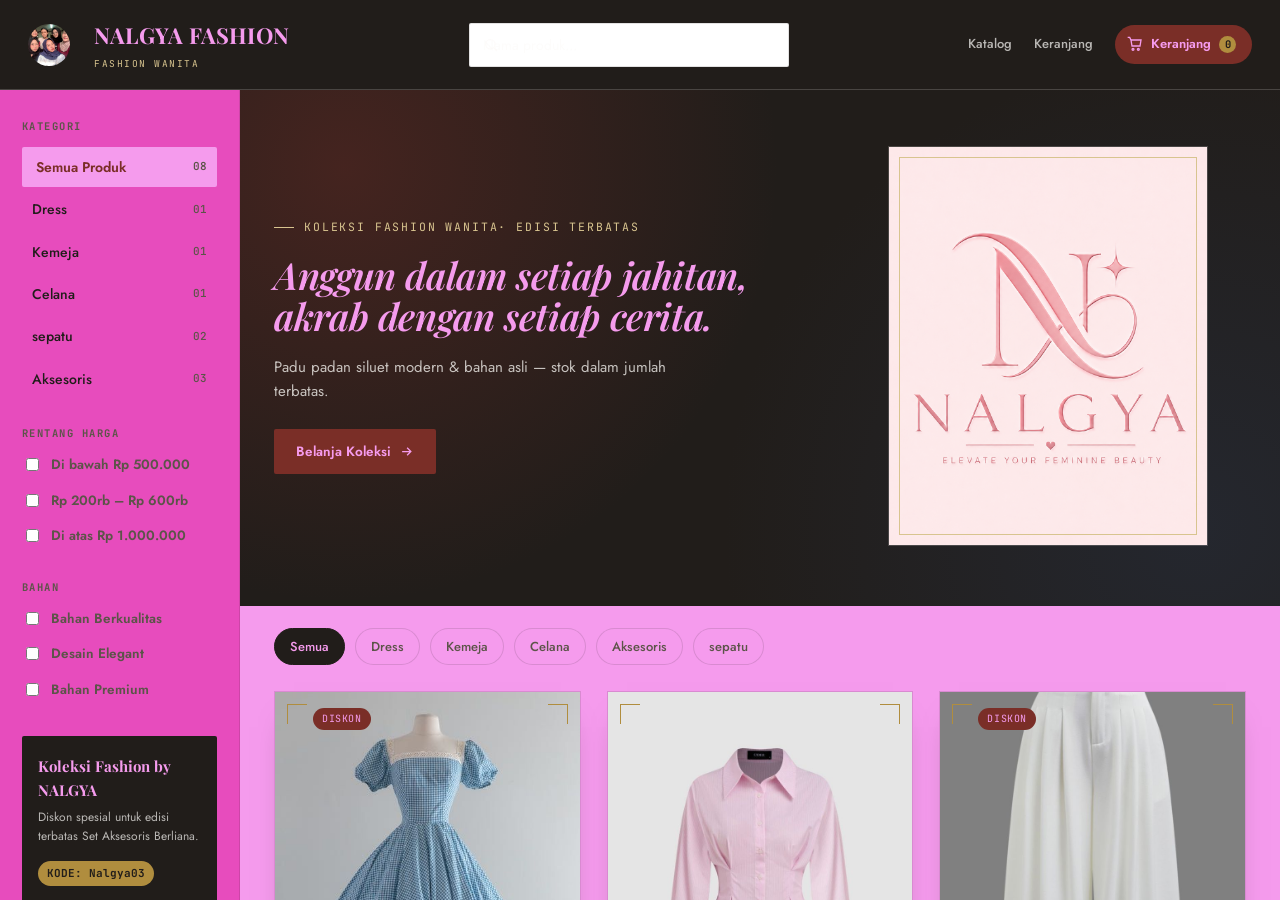
==== commit 85d52665: "Add files via upload" ====
--- a/index.html
+++ b/index.html
@@ -1,333 +1,31 @@
-<!DOCTYPE html>
-<html lang="id">
-
-<head>
-    <meta charset="UTF-8">
-    <meta name="viewport" content="width=device-width, initial-scale=1.0">
-    <title>NALGYA Fashion - Premium E-Commerce App</title>
-    <meta name="description"
-        content="Belanja fashion premium kualitas terbaik dengan cara pembayaran mudah dan cepat seperti aplikasi handphone.">
-    <link rel="stylesheet" href="styles.css">
-</head>
-
-<body>
-    <div class="app-container">
-
-        <!-- ==========================================
-             STICKY TOP NAVBAR (COMMON)
-             ========================================== -->
-        <header class="navbar">
-            <a href="index.html" class="nav-brand">
-                <span class="nav-logo">NALGYA FASHION</span>
-            </a>
-            <div class="nav-actions">
-                <button class="icon-btn" onclick="document.querySelector('.bottom-nav [data-tab=\'profile\']').click()"
-                    aria-label="Profil Saya">
-                    <svg viewBox="0 0 24 24" width="20" height="20" stroke="currentColor" stroke-width="2" fill="none">
-                        <path d="M20 21v-2a4 4 0 0 0-4-4H8a4 4 0 0 0-4 4v2"></path>
-                        <circle cx="12" cy="7" r="4"></circle>
-                    </svg>
-                </button>
-                <button class="icon-btn" onclick="document.querySelector('.bottom-nav [data-tab=\'cart\']').click()"
-                    aria-label="Keranjang Belanja">
-                    <svg viewBox="0 0 24 24" width="20" height="20" stroke="currentColor" stroke-width="2" fill="none">
-                        <circle cx="9" cy="21" r="1"></circle>
-                        <circle cx="20" cy="21" r="1"></circle>
-                        <path d="M1 1h4l2.68 13.39a2 2 0 0 0 2 1.61h9.72a2 2 0 0 0 2-1.61L23 6H6"></path>
-                    </svg>
-                    <span class="cart-count">0</span>
-                </button>
-            </div>
-        </header>
-        <!-- ==========================================
-             🏠 TAB CONTENT: HOME (BERANDA)
-             ========================================== -->
-        <main id="homeTab" class="tab-content active">
-            <!-- Search bar -->
-            <div class="search-wrapper" style="margin-bottom: 20px;">
-                <svg class="search-icon" viewBox="0 0 24 24" width="16" height="16" stroke="currentColor"
-                    stroke-width="2" fill="none">
-                    <circle cx="11" cy="11" r="8"></circle>
-                    <line x1="21" y1="21" x2="16.65" y2="16.65"></line>
-                </svg>
-                <input type="text" id="searchInput" class="search-input"
-                    placeholder="Cari baju, celana, jaket premium...">
-            </div>
-            <!-- Promo Slider / Carousel Banner -->
-            <div class="promo-slider-container" id="promoSlider">
-                <!-- Diisi otomatis oleh JavaScript -->
-            </div>
-            <!-- Categories Scroll Selector -->
-            <div class="section-header">
-                <h3 class="section-title">Kategori</h3>
-            </div>
-            <div class="categories-scroll">
-                <div class="category-item active" data-category="Semua">
-                    <div class="category-icon">✨</div>
-                    <span class="category-name">Semua</span>
-                </div>
-                <div class="category-item" data-category="Dress">
-                    <div class="category-icon">👗</div>
-                    <span class="category-name">Dress</span>
-                </div>
-                <div class="category-item" data-category="Atasan">
-                    <div class="category-icon">👕</div>
-                    <span class="category-name">Atasan</span>
-                </div>
-                <div class="category-item" data-category="Celana">
-                    <div class="category-icon">👖</div>
-                    <span class="category-name">Celana</span>
-                </div>
-                <div class="category-item" data-category="Sepatu">
-                    <div class="category-icon">👟</div>
-                    <span class="category-name">Sepatu</span>
-                </div>
-                <div class="category-item" data-category="Aksesoris">
-                    <div class="category-icon">🕶️</div>
-                    <span class="category-name">Aksesoris</span>
-                </div>
-            </div>
-            <!-- New Arrival Section -->
-            <div class="section-header">
-                <h3 class="section-title">Produk Terbaru</h3>
-                <a href="#" class="section-link"
-                    onclick="document.querySelector('.bottom-nav [data-tab=\'shop\']').click(); return false;">Lihat
-                    Semua</a>
-            </div>
-            <div class="products-grid" id="newArrivalsList">
-                <!-- Diisi otomatis oleh JavaScript -->
-            </div>
-            <!-- Best Seller Section -->
-            <div class="section-header">
-                <h3 class="section-title">Paling Laris</h3>
-            </div>
-            <div class="products-grid" id="bestSellersList">
-                <!-- Diisi otomatis oleh JavaScript -->
-            </div>
-            <!-- Footer inside home -->
-            <footer class="app-footer">
-                <div class="footer-socials">
-                    <a href="#" class="footer-link">Instagram</a>
-                    <a href="#" class="footer-link">TikTok</a>
-                    <a href="#" class="footer-link">Bantuan</a>
-                </div>
-                <p class="footer-copyright">&copy; 2026 NALGYA Fashion. Made for Luxury.</p>
-            </footer>
-        </main>
-        <!-- ==========================================
-             🛍 TAB CONTENT: SHOP / CATALOG (KATALOG)
-             ========================================== -->
-        <main id="shopTab" class="tab-content">
-            <h2 style="font-size: 20px; font-weight: 700; margin-bottom: 12px;">Katalog Produk</h2>
-
-            <div class="search-wrapper" style="margin-bottom: 16px;">
-                <svg class="search-icon" viewBox="0 0 24 24" width="16" height="16" stroke="currentColor"
-                    stroke-width="2" fill="none">
-                    <circle cx="11" cy="11" r="8"></circle>
-                    <line x1="21" y1="21" x2="16.65" y2="16.65"></line>
-                </svg>
-                <input type="text" id="shopSearchInput" class="search-input" placeholder="Cari di katalog...">
-            </div>
-            <!-- Dropdown Filters Row -->f
-            <div class="shop-filters-row">
-                <select id="catSelectFilter" class="filter-select">
-                    <option value="Semua">Semua Kategori</option>
-                    <option value="Dress">Dress</option>
-                    <option value="Atasan">Atasan</option>
-                    <option value="Celana">Celana</option>
-                    <option value="Sepatu">Sepatu</option>
-                    <option value="Aksesoris">Aksesoris</option>
-                </select>
-                <select id="sortSelectFilter" class="filter-select">
-                    <option value="populer">Terpopuler</option>
-                    <option value="rendah">Harga Terendah</option>
-                    <option value="tinggi">Harga Tertinggi</option>
-                </select>
-            </div>
-            <div class="products-grid" id="shopProductsList" style="margin-top: 10px;">
-                <!-- Diisi otomatis oleh JavaScript -->
-            </div>
-        </main>
-        <!-- ==========================================
-             ❤️ TAB CONTENT: WISHLIST (FAVORIT)
-             ========================================== -->
-        <main id="wishlistTab" class="tab-content">
-            <h2 style="font-size: 20px; font-weight: 700; margin-bottom: 16px;">Favorit Saya</h2>
-            <div id="wishlistList">
-                <!-- Diisi otomatis oleh JavaScript -->
-            </div>
-        </main>
-        <!-- ==========================================
-             🛒 TAB CONTENT: CART (KERANJANG BELANJA)
-             ========================================== -->
-        <main id="cartTab" class="tab-content">
-            <h2 style="font-size: 20px; font-weight: 700; margin-bottom: 16px;">Keranjang Belanja</h2>
-
-            <!-- Empty Cart state -->
-            <div id="cartTabEmpty" class="empty-state" style="display: none;">
-                <div class="empty-icon">🛒</div>
-                <h4 class="empty-title">Keranjang Anda Kosong</h4>
-                <p class="empty-desc">Pilih produk fashion yang menarik hati Anda terlebih dahulu.</p>
-                <button class="btn btn-primary"
-                    onclick="document.querySelector('.bottom-nav [data-tab=\'shop\']').click()">Belanja
-                    Sekarang</button>
-            </div>
-            <!-- Filled Cart components -->
-            <div id="cartTabFilled">
-                <div class="cart-items-list" id="cartItemsList">
-                    <!-- Diisi otomatis oleh JavaScript -->
-                </div>
-                <!-- Promo Coupon -->
-                <div class="promo-box">
-                    <input type="text" id="couponInput" class="promo-input"
-                        placeholder="Masukkan Kode Promo (e.g. PROMOFASHION)">
-                    <button id="applyCouponBtn" class="btn btn-secondary" style="padding: 10px 16px;">Pasang</button>
-                </div>
-                <!-- Summary pricing -->
-                <div class="summary-card">
-                    <div class="summary-row">
-                        <span>Subtotal Barang</span>
-                        <span id="cartSubtotal">Rp 0</span>
-                    </div>
-                    <div class="summary-row discount" id="cartDiscountRow" style="display: none;">
-                        <span>Kupon Diskon (10%)</span>
-                        <span id="cartDiscountVal">Rp 0</span>
-                    </div>
-                    <div class="summary-row summary-total">
-                        <span>Total Pembayaran</span>
-                        <span class="total-price" id="cartGrandTotal">Rp 0</span>
-                    </div>
-                </div>
-                <button id="checkoutBtn" class="btn btn-primary btn-block">Lanjutkan ke Checkout</button>
-            </div>
-        </main>
-        <!-- ==========================================
-             👤 TAB CONTENT: PROFILE (PROFIL & RIWAYAT)
-             ========================================== -->
-        <main id="profileTab" class="tab-content">
-            <h2 style="font-size: 20px; font-weight: 700; margin-bottom: 16px;">Profil Pengguna</h2>
-
-            <div class="profile-card">
-                <img class="profile-avatar" src="NALGYA/gambarcodding.jpeg" alt="Fotoprofil">
-                <h3 class="profile-name">NALGYA FASHION STORE</h3>
-                <p class="profile-email">Nalgya.fashionstore@gmail.com</p>
-            </div>
-            <div class="settings-list">
-                <!-- Dark mode switcher item -->
-                <div class="settings-item">
-                    <div class="settings-label-group">
-                        <span class="settings-icon">🌙</span>
-                        <span>Mode Gelap (Dark Mode)</span>
-                    </div>
-                    <label class="switch">
-                        <input type="checkbox" id="darkModeToggle">
-                        <span class="slider"></span>
-                    </label>
-                </div>
-            </div>
-            <div class="section-header" style="margin-top: 24px;">
-                <h3 class="section-title">Riwayat Transaksi</h3>
-            </div>
-
-            <div class="orders-list" id="ordersHistoryList">
-                <!-- Diisi otomatis oleh JavaScript -->
-            </div>
-        </main>
-        <!-- ==========================================
-             🛍 PRODUCT DETAIL MODAL DIALOG
-             ========================================== -->
-        <div id="productDetailModal" class="modal-overlay">
-            <div class="modal-content">
-                <button id="closeModal" class="close-modal" aria-label="Tutup Detail">✕</button>
-
-                <div class="modal-gallery">
-                    <img id="modalImage" class="modal-gallery-img" src="" alt="Detail Produk">
-                </div>
-
-                <span id="modalCategory" class="product-cat">Outerwear</span>
-                <h3 id="modalTitle" class="modal-product-title">Jaket Denim Vintage</h3>
-
-                <div class="modal-rating-row">
-                    <span id="modalRating" style="font-size: 12px; color: var(--warning); font-weight: 600;">⭐ 4.8 (120
-                        Ulasan)</span>
-                </div>
-
-                <div id="modalPrice" class="modal-product-price">Rp 349.000</div>
-
-                <div class="options-title">Pilih Ukuran</div>
-                <div class="size-selector" id="modalSizeSelector">
-                    <!-- Loaded dynamically -->
-                </div>
-
-                <div class="options-title">Pilih Warna</div>
-                <div class="color-selector" id="modalColorSelector">
-                    <!-- Loaded dynamically -->
-                </div>
-
-                <div class="options-title">Deskripsi Produk</div>
-                <p id="modalDesc" class="modal-desc-box">Bahan katun tebal, lembut...</p>
-
-                <div class="modal-action-row">
-                    <button class="icon-btn" onclick="showToast('Disimpan ke Favorit', '❤️')"
-                        style="height: 48px; width: 48px; border-radius: var(--border-radius-md);"
-                        aria-label="Sukai Produk">
-                        <svg viewBox="0 0 24 24" width="20" height="20" stroke="var(--danger)" stroke-width="2"
-                            fill="none">
-                            <path
-                                d="M20.84 4.61a5.5 5.5 0 0 0-7.78 0L12 5.67l-1.06-1.06a5.5 5.5 0 0 0-7.78 7.78l1.06 1.06L12 21.23l7.78-7.78 1.06-1.06a5.5 5.5 0 0 0 0-7.78z">
-                            </path>
-                        </svg>
-                    </button>
-                    <button id="modalAddToCart" class="btn btn-secondary">Keranjang</button>
-                    <button id="modalBuyNow" class="btn btn-primary" style="grid-column: span 3;">Beli Sekarang</button>
-                </div>
-            </div>
-        </div>
-        <!-- ==========================================
-             📱 BOTTOM NAVIGATION BAR (APK STYLE)
-             ========================================== -->
-        <nav class="bottom-nav">
-            <div class="nav-item active" data-tab="home">
-                <svg viewBox="0 0 24 24" width="20" height="20">
-                    <path d="M10 20v-6h4v6h5v-8h3L12 3 2 12h3v8z" />
-                </svg>
-                <span>Beranda</span>
-            </div>
-            <div class="nav-item" data-tab="shop">
-                <svg viewBox="0 0 24 24" width="20" height="20">
-                    <path
-                        d="M20 6h-4V4c0-1.11-.89-2-2-2h-4c-1.11 0-2 .89-2 2v2H4c-1.11 0-1.99.89-1.99 2L2 19c0 1.11.89 2 2 2h16c1.11 0 2-.89 2-2V8c0-1.11-.89-2-2-2zm-8-2h4v2h-4V4zm8 15H4V8h16v11z" />
-                </svg>
-                <span>Katalog</span>
-            </div>
-            <div class="nav-item" data-tab="wishlist">
-                <svg viewBox="0 0 24 24" width="20" height="20">
-                    <path
-                        d="M12 21.35l-1.45-1.32C5.4 15.36 2 12.28 2 8.5 2 5.42 4.42 3 7.5 3c1.74 0 3.41.81 4.5 2.09C13.09 3.81 14.76 3 16.5 3 19.58 3 22 5.42 22 8.5c0 3.78-3.4 6.86-8.55 11.54L12 21.35z" />
-                </svg>
-                <span>Favorit</span>
-                <span class="nav-badge wishlist-badge">0</span>
-            </div>
-            <div class="nav-item" data-tab="cart">
-                <svg viewBox="0 0 24 24" width="20" height="20">
-                    <path
-                        d="M7 18c-1.1 0-1.99.9-1.99 2S5.9 22 7 22s2-.9 2-2-.9-2-2-2zM1 2v2h2l3.6 7.59-1.35 2.45c-.16.28-.25.61-.25.96 0 1.1.9 2 2 2h12v-2H7.42c-.14 0-.25-.11-.25-.25l.03-.12.9-1.63h7.45c.75 0 1.41-.41 1.75-1.03l3.58-6.49c.08-.14.12-.31.12-.48 0-.55-.45-1-1-1H5.21l-.94-2H1zm16 16c-1.1 0-1.99.9-1.99 2s.9 2 1.99 2 2-.9 2-2-.9-2-2-2z" />
-                </svg>
-                <span>Keranjang</span>
-                <span class="nav-badge cart-badge">0</span>
-            </div>
-            <div class="nav-item" data-tab="profile">
-                <svg viewBox="0 0 24 24" width="20" height="20">
-                    <path
-                        d="M12 12c2.21 0 4-1.79 4-4s-1.79-4-4-4-4 1.79-4 4 1.79 4 4 4zm0 2c-2.67 0-8 1.34-8 4v2h16v-2c0-2.66-5.33-4-8-4z" />
-                </svg>
-                <span>Profil</span>
-            </div>
-        </nav>
-    </div>
-    <!-- MAIN APP ENGINE -->
-    <script src="app.js"></script>
-</body>
-
-</html>
-</section>+<!DOCTYPE html>
+<html lang="id">
+<head>
+<meta charset="UTF-8">
+<title>NALGYA FASHION — Fashion Wanita Kontemporer</title>
+</head>
+<!--
+  Struktur halaman ini sengaja memakai tag <frameset>/<frame> klasik HTML,
+  sesuai contoh "FRAME pada HTML": satu frame atas (header), lalu bersarang
+  dua frame di bawahnya (sidebar kategori + konten katalog).
+-->
+<frameset rows="90,*" border="0" frameborder="0" framespacing="0">
+  <frame src="topbar.html" name="topFrame" scrolling="no" noresize marginwidth="0" marginheight="0">
+  <frameset cols="240,*" border="0" frameborder="0" framespacing="0">
+    <frame src="sidebar.html" name="sideFrame" scrolling="auto" marginwidth="0" marginheight="0">
+    <frame src="catalog.html" name="mainFrame" scrolling="auto" marginwidth="0" marginheight="0">
+  </frameset>
+</frameset>
+
+<noframes>
+  <body>
+    <div style="min-height:100vh; display:flex; align-items:center; justify-content:center; text-align:center; font-family:sans-serif; padding:40px;">
+      <div style="max-width:420px;">
+        <h2>NALGYA FASHION</h2>
+        <p>Browser kamu tidak mendukung tampilan frame. Silakan buka katalog langsung.</p>
+        <a href="catalog.html" style="display:inline-block; background:#211d1a; color:#fff; padding:12px 22px; text-decoration:none;">Buka Katalog</a>
+      </div>
+    </div>
+  </body>
+</noframes>
+</html>
